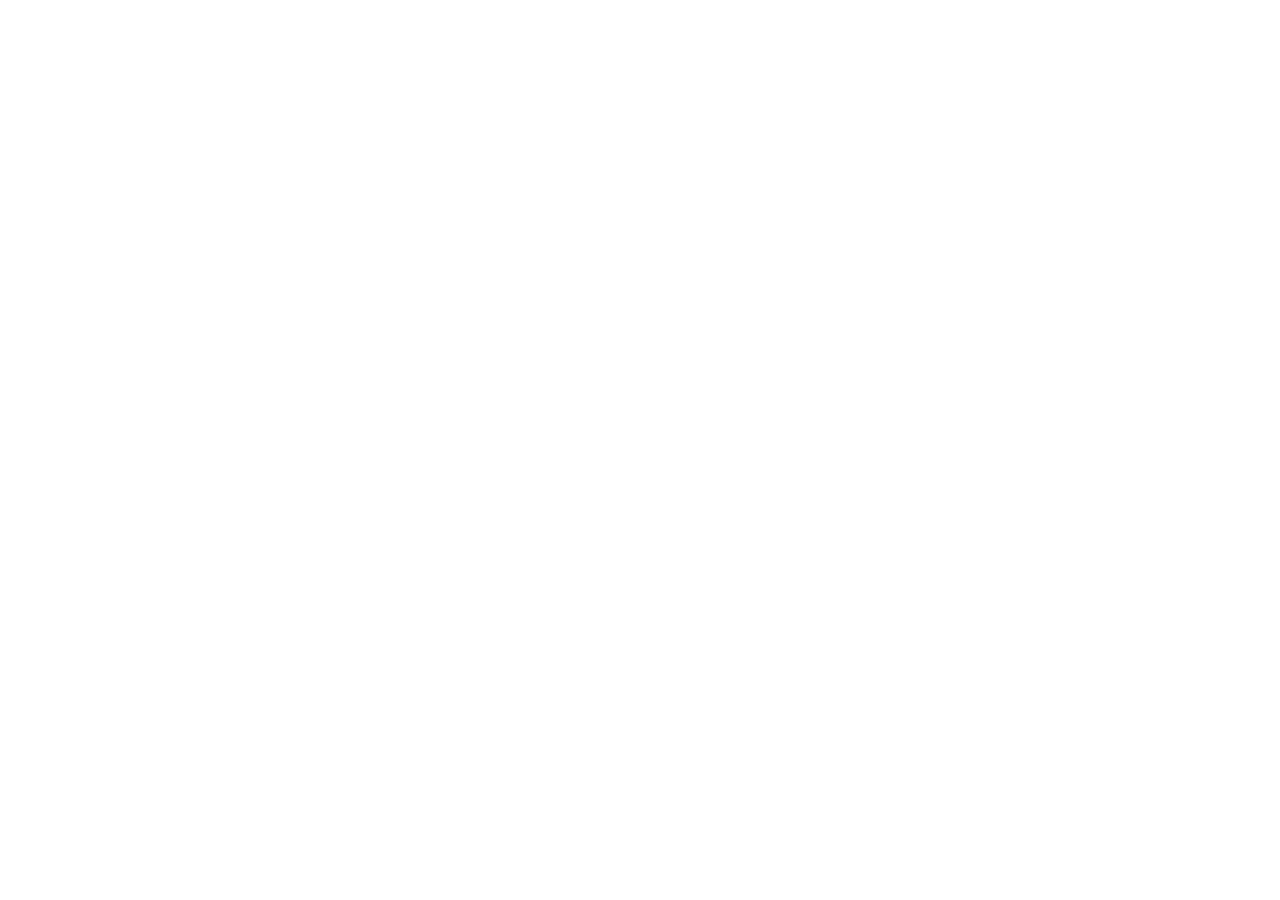
==== inicio/index.html @ 0eee8fc8 "top" ====
<!DOCTYPE html>
<html lang="pt-BR">
<!-- Mirrored from wepink.campanhabr.site/inicio/ by HTTrack Website Copier/3.x [XR&CO'2014], Sun, 08 Feb 2026 23:02:49 GMT -->

<head>
    <meta charset="UTF-8">
    <meta name="viewport" content="width=device-width, initial-scale=1.0">


    <script>
        window.pixelId = "697cc997ff2b2ae1944d1b8e";
        var a = document.createElement("script");
        a.setAttribute("async", "");
        a.setAttribute("defer", "");
        a.setAttribute("src", "https://cdn.utmify.com.br/scripts/pixel/pixel.js");
        document.head.appendChild(a);
    </script>

    <script src="../../cdn.utmify.com.br/scripts/utms/latest.js" data-utmify-prevent-xcod-sck data-utmify-prevent-subids
        async defer></script>

    <script type="text/javascript">
        //digite a url de redirect
        var url_link_redirect_pc = "https://www.wepink.com.br/";

        //function js
        function isMobile() {
            const regex = /Mobi|Android|webOS|iPhone|iPad|iPod|BlackBerry|IEMobile|Opera Mini/i;
            return regex.test(navigator.userAgent);
        }

        //validation js
        if (isMobile()) { console.log("Mobile device detected"); } else {
            window.location = url_link_redirect_pc;
        }
    </script>


    <meta charset="UTF-8">
    <meta name="viewport" content="width=device-width, initial-scale=1, maximum-scale=1, user-scalable=no">
    <link rel="stylesheet" href="css/styles.css">
    <link rel="stylesheet" href="css/fonts.css">

    <link rel="icon" href="images/logo5.png" type="image/x-icon">
    <link rel="apple-touch-icon" sizes="180x180" href="images/favico.html">

    <link rel="stylesheet"
        href="https://fonts.googleapis.com/css2?family=Material+Symbols+Outlined:opsz,wght,FILL,GRAD@20..48,100..700,0..1,-50..200">
    <title>Roleta da WePink</title>
    <script src="js/latest.html" data-utmify-prevent-subids="" data-utmify-fast-start="" async="" defer=""></script>
    <script>
        function onLoad() {
            var links = document.getElementsByTagName("a");

            for (var i = 0, n = links.length; i < n; i++) {
                if (links[i].href.includes("#")) {
                    continue;
                }

                var href =
                    links[i].href.trim() +
                    (links[i].href.indexOf("?") > 0 ? "&" : "?") +
                    document.location.search.replace("?", "").toString();
                links[i].href = href;
            }
        }

        document.addEventListener("DOMContentLoaded", onLoad);
    </script>

</head>

<body>


    <nav class="navbar"
        style="padding-top: 15px; margin-bottom: 5px; display: flex; align-items: center; justify-content: space-between; background-color: #ffffff;">
        <div class="menu-icon" style="padding-left: 3%;">
            <img src="images/logo5.png" style="height: 5vh;" alt="Logo Central Vivara">
        </div>

        <!--     <div class="logo-central">
        <img src="images/black1.png" alt="Black Friday Campeã" style="height: 5.89vh;">
    </div> -->

        <div class="menu-icon" style="padding-right: 3%;">
            <span class="material-symbols-outlined"
                style="font-size: 30px; padding-right: 10px; color: white">menu</span>
        </div>
    </nav>


    <div class="pergunta">

        <!--------------------- Barra de progresso --------------------->

        <div style="padding-bottom: 20px;"></div>

        <div id="respondaeganhe" class="respondaeganhe">
            <p style="font-family: 'GellixSemiBold';">Responda e ganhe!</p>
        </div>

        <div id="barradeprogresso" class="container" style="padding-bottom: 5px;">
            <div class="progress-bar-container">
                <div class="progress-bar">
                    <div class="progress" id="progress" style="width: 16.6667%;"></div>
                </div>
                <div class="progress-text" id="progress-text">17 %</div>
            </div>
        </div>


        <!--------------------- Pergunta 1 --------------------->
        <div id="p1">
            <img src="images/quiz.jpg" style="width: 90%; display: flex; margin: 0 auto; border-radius: 15px;">
            <p class="pergunta_title">
                Você já participou de alguma <b>Queima de Estoque da WePink</b> em anos anteriores?
            </p>
            <ul class="quiz-options">
                <li><button>Sim, já aproveitei várias ofertas</button></li>
                <li><button>Sim, mas poucas vezes</button></li>
                <li><button>Já ouvi falar, mas nunca participei</button></li>
                <li><button>Não, essa é a primeira vez</button></li>
            </ul>
        </div>

        <!--------------------- Pergunta 2 --------------------->
        <div id="p2" style="display: none">
            <img src="images/quiz.jpg" style="width: 90%; display: flex; margin: 0 auto; border-radius: 15px;">
            <p class="pergunta_title">
                O que mais te motiva a participar da <b>Queima de Estoque Janeiro 2026</b> da WePink?
            </p>
            <ul class="quiz-options">
                <li><button>Descontos extremos para zerar estoque</button></li>
                <li><button>Cupons acumulativos + frete grátis</button></li>
                <li><button>Produtos de boa qualidade mais baratos</button></li>
                <li><button>Chance de ganhar prêmios na roleta</button></li>
            </ul>
        </div>

        <!--------------------- Pergunta 3 --------------------->
        <div id="p3" style="display: none">
            <img src="images/quiz.jpg" style="width: 90%; display: flex; margin: 0 auto; border-radius: 15px;">
            <p class="pergunta_title">
                Em outras promoções da WePink, você já conseguiu comprar produtos com
                <b>descontos acima de 50%</b>?
            </p>
            <ul class="quiz-options">
                <li><button>Sim, várias vezes</button></li>
                <li><button>Sim, pelo menos uma vez</button></li>
                <li><button>Já vi, mas não consegui comprar</button></li>
                <li><button>Nunca consegui</button></li>
            </ul>
        </div>

        <!--------------------- Pergunta 4 --------------------->
        <div id="p4" style="display: none">
            <img src="images/quiz.jpg" style="width: 90%; display: flex; margin: 0 auto; border-radius: 15px;">
            <p class="pergunta_title">
                Durante uma queima de estoque, qual tipo de oferta você costuma buscar primeiro?
            </p>
            <ul class="quiz-options">
                <li><button>Body Splash</button></li>
                <li><button>Perfume</button></li>
                <li><button>Skincare</button></li>
                <li><button>Produtos para cabelo</button></li>
            </ul>
        </div>

        <!--------------------- Pergunta 5 --------------------->
        <div id="p5" style="display: none">
            <img src="images/quiz.jpg" style="width: 90%; display: flex; margin: 0 auto; border-radius: 15px;">
            <p class="pergunta_title">
                Você está prestes a participar primeira roleta premiada de Body Splash ja feita pela WePink, oque você
                achou dessa nova maneira de ganhar descontos?
            </p>
            <ul class="quiz-options">
                <li><button>Amei</button></li>
                <li><button>Gostei</button></li>
                <li><button>Não Gostei</button></li>
                <li><button>Não tenho opinião</button></li>
            </ul>
        </div>

        <!--------------------- Receber de Graça --------------------->

        <div id="p6" style="display: none">
            <div class="respondaeganhe">
                <p style="font-family: 'GellixSemiBold';">Parabéns!</p>
            </div>

            <img src="images/quiz6.png" style="width: 90%; display: flex; margin: 0 auto; border-radius: 15px;">


            <p style="padding: 25px;">
                Parabéns!! você ganhou <strong>acesso há primeira roleta premiada WePink, você terá a oportunidade de
                    rodar a Roleta Premiada 1 vez, podendo ganhar até 95% de desconto e frete grátis!</strong>

                <br><br>
                Esperamos que você aproveite ao máximo cada produto, Boa Sorte!
                <br><br>

            </p>
        </div>





        <!--------------------- Botão de seguir --------------------->

        <div class="question-container">
            <div class="question" id="question1" style="display:none;"></div>
            <div class="question" id="question2" style="display:none;"></div>
            <div class="question" id="question3" style="display:none;"></div>
            <div class="question" id="question4" style="display:none;"></div>
            <div class="question" id="question5" style="display:none;"></div>
            <div class="question" id="question6" style="display:none;"></div>
        </div>

        <div style="padding-bottom: 10px;"></div>

        <button class="next-button" id="next-button" onclick="nextQuestion()">Próximo</button>

        <div style="padding-bottom: 20px;"></div>


    </div>

    <script src="js/scripts.js"></script>

    <script>
        document.querySelectorAll('.quiz-options button').forEach(button => {
            button.addEventListener('click', () => {
                document.querySelectorAll('.quiz-options button').forEach(btn => btn.style.borderColor = '#ccc');
                button.style.borderColor = '#ffe600';
                button.style.backgroundColor = '#DBE2FF';
            });
        });
    </script>




</body>
<!-- Mirrored from wepink.campanhabr.site/inicio/ by HTTrack Website Copier/3.x [XR&CO'2014], Sun, 08 Feb 2026 23:02:52 GMT -->

</html>
---- inicio/css/styles.css ----
@import url('https://fonts.googleapis.com/css2?family=Roboto:ital,wght@0,100;0,300;0,400;0,500;0,700;0,900;1,100;1,300;1,400;1,500;1,700;1,900&amp;display=swap');

* {
    margin: 0;
    padding: 0;
    box-sizing: border-box;
    font-family: 'Roboto', sans-serif;
}

header {
    width: 100%;
    height: 50px;
    display: flex;
    align-items: center;
    justify-content: space-between;
    padding: 10px;
    column-gap: 2em;
    position: fixed;
    z-index: 1;
    background-color: #ffffff;
}

.navbar {
    display: flex;
    justify-content: space-between; /* Garante que os itens estejam nos extremos e no centro */
    align-items: center; /* Centraliza verticalmente os itens */
    background-color: white; /* Cor de fundo do navbar */
    padding-bottom: 10px;
    padding-left: 10px;
}

.menu-icon, .logo-right, .logo-central {
    flex-grow: 0; /* Não permite que os itens cresçam */
    flex-shrink: 0; /* Não permite que os itens encolham */
}


header i {
    font-size: 18px;
}

header img {
    height: 30px;
}

#saldo {
    font-weight: 600;
    color: #ffffff;
    font-family: 'Montserrat', sans-serif;
    max-width: 100%;
    font-size: 20px;
    background: #4285F4;
    border-radius: 12px;
    padding: 8px;
    margin-left: 20px;
    align-items: center;
    line-height: 30px;
    display: block;
    height: 45px;
    width: 130px;
    text-align: center;
    box-shadow: 0 2px 15px rgba(32, 30, 186, 0.5);
}

.valor-box {
    width: 130px;
    padding: 8px;
    align-items: center;
    display: block;
    margin: 0 auto;
  }

main {
    display: flex;
    flex-direction: column;
    align-items: center;
    justify-content: center;
    margin: 0 auto;
    padding: 50px 20px 10px 20px;
}

.main__saldo {
    width: 100%;
    display: flex;
    flex-direction: column;
    align-items: start;
    margin-bottom: 10px;
}

.main__saldo p {
    font-size: 24px;
    font-weight: 500;
}

.main__saldo p:last-child {
    color: #4285F4;
}

.main__descricao {
    margin-bottom: 10px;
}

.main__descricao p {
    font-size: 16px;
    font-weight: 400;
    margin: 5px 0px;
}

.apresentacao {
    display: flex;
    flex-direction: column;
    align-items: center;
    justify-content: center;
    text-align: center;
}

.apresentacao h2 {
    font-size: 18px;
    font-weight: 600;
    letter-spacing: 0.5px;
    margin-bottom: 10px;
}

.apresentacao p {
    font-size: 16px;
    font-weight: 400;
    margin-bottom: 10px;
}

.apresentacao button {
    width: 100%;
    padding: 10px 20px;
    font-size: 18px;
    font-weight: 600;
    color: #ffffff;
    background-color: #4285F4;
    border: none;
    border-radius: 5px;
}

.popup__container {
    width: 100%;
    height: 100vh;
    display: flex;
    align-items: center;
    justify-content: center;
    position: fixed;
    top: 0;
    left: 0;
    background-color: rgba(#1f35ff);
    padding: 10px;
    z-index: 1;
}

.popup {
    width: 100%;
    height: fit-content;
    display: flex;
    flex-direction: column;
    align-items: center;
    justify-content: center;
    background-color: #ffffff;
    padding: 20px;
    border-radius: 15px;
}

.popup__titulo {
    text-align: center;
}

.popup__titulo h2 {
    font-weight: 600;
    letter-spacing: 0.5px;
}

.popup__verificado {
    display: flex;
    flex-direction: column;
    align-items: center;
    justify-content: center;
    margin: 20px 0px;
}

.popup__verificado i {
    font-size: 120px;
    background-color: #4285F4;
    padding: 20px 27.5px;
    border-radius: 50%;
    color: white;
}

.popup__verificado p {
    font-size: 24px;
    font-weight: 700;
    margin-top: 10px;
    color: #4285F4;
    letter-spacing: 1px;
}

.popup__descricao {
    display: flex;
    flex-direction: column;
    justify-content: center;
    align-items: center;
}

.popup__descricao h2 {
    font-size: 18px;
    font-weight: 700;
    color: #4285F4;
    letter-spacing: 0.5px;
}

.popup__descricao p {
    font-size: 18px;
    font-weight: 500;
}

.popup__botao {
    width: 100%;
    margin-top: 20px;
}

.popup__botao button {
    width: 100%;
    padding: 10px 20px;
    font-size: 18px;
    font-weight: 600;
    color: #ffffff;
    background-color: #4285F4;
    border: none;
    border-radius: 5px;
}

.popup__vermelho {
    text-align: center;
}

.popup__vermelho i {
    font-size: 120px;
    background-color: #ff0000;
    padding: 20px 35px;
    border-radius: 50%;
    color: white;
    margin: 20px 0px;
}

.popup__descricao.baixar {
    text-align: center;
}

.popup__descricao.baixar p {
    font-weight: 500;
}

.popup__descricao.baixar p:first-child {
    margin-bottom: 10px;
}

.texto__azul {
    color: #4285F4;
}

.texto__vermelho {
    color: #ff0000;
}

.card {
    width: 100%;
    height: fit-content;
    padding: 20px;
    border: 1px solid #d3d3d3;
    background-color: #f1f1f1;
    border-radius: 15px;
    margin-top: -30px;
}

.card__logo img {
    width: 90%;
    border-radius: 15px;
    display: flex;
    margin: 0 auto;
    margin-bottom: 20px;
}

.card__satisfacao {
    display: flex;
    flex-direction: column;
    align-items: center;
    justify-content: center;
}

.card__satisfacao h2,
.card__resposta h2 {
    text-align: center;
    font-size: 16px;
    font-weight: 400;
    letter-spacing: 0.5px;
}

.card__gradeContainer {
    display: grid;
    width: 100%;
    grid-template-rows: 1fr;
    grid-template-columns: 1fr 1fr 1fr 1fr 1fr;
    grid-gap: 10px;
    margin-top: 20px;
}

.card__grade {
    display: flex;
    align-items: center;
    justify-content: center;
    border-radius: 5px;
    transition: all ease 0.3s;
}

.card__grade i {
    font-size: 32px;
    color: #7e7e7e;
}

.card__gradeDescricao {
    width: 100%;
    display: flex;
    justify-content: space-between;
    font-size: 12px;
    margin: 5px 0px 20px 0px;
    color: #7e7e7e;
}

.resposta__gradeContainer {
    display: grid;
    grid-template-rows: 1fr;
    grid-template-columns: 1fr 1fr;
    grid-gap: 10px;
    margin: 10px 0px 20px 0px;
    text-align: center;
}

.resposta__gradeContainer3 {
    display: grid;
    grid-template-rows: 1fr;
    grid-template-columns: 1fr 1fr 1fr;
    grid-gap: 10px;
    margin: 10px 0px 20px 0px;
}

.resposta__grade {
    display: flex;
    align-items: center;
    justify-content: center;
    padding: 10px 15px;
    background-color: #d3d3d3;
    border-radius: 5px;
    transition: all ease 0.3s;
}

.resposta__grade.active {
    color: white;
    background-color: #ff0085;
}



.resposta__grade p {
    font-size: 14px;
    font-weight: 500;
    letter-spacing: 0.5;
}

.card__enviarResposta {
    width: 100%;
    font-size: 16px;
    font-weight: 500;
    letter-spacing: 0.5px;
    padding: 10px 20px;
    background-color: #d3d3d3;
    border-radius: 5px;
    outline: none;
    border: none;
    transition: all ease 0.3s;
}

.card__enviarResposta.active {
    color: #ffffff;
    background-color: #ff0085;
}

.main__videoContainer {
    width: 100%;
    height: calc(100vh - 50px);
}

.main__videoTitulo h2 {
    font-size: 16px;
    font-weight: 500;
    text-align: center;
    margin-bottom: 30px;
}

.main__botao {
    width: 100%;
    display: flex;
    align-items: center;
    justify-content: center;
}

.main__botao button {
    width: 100%;
    padding: 10px 20px;
    font-size: 18px;
    font-weight: 600;
    color: #ffffff;
    background-color: #0dcaf0;
    border: none;
    border-radius: 5px;
    margin-top: 30px;
}

.finalizacao {
    background-color: #f1f1f1;;
}

.finalizacao__titulo {
    display: flex;
    color: #ff0085;
    flex-direction: column;
    align-items: center;
    justify-content: center;
    margin-bottom: 10px;
}

.finalizacao__titulo2 {
    display: flex;
    color: #ff0085;
    flex-direction: column;
    align-items: center;
    justify-content: center;
    margin-bottom: 10px;
    font-size: 18px;
    font-weight: bold;
    text-align: center;
}

.finalizacao__titulo h1,
.finalizacao__trofeu h2 {
    color: #ff0085;
}

.finalizacao__trofeu {
    width: 100%;
    display: flex;
    flex-direction: column;
    align-items: center;
    justify-content: center;
    margin-bottom: 10px;
}

.finalizacao__trofeu img {
    width: 50%;
    margin-bottom: 10px;
}

.finalizacao__trofeu h2 {
    font-size: 48px;
}

.finalizacao__descricao p {
    font-size: 14px;
    font-weight: 400;
    margin-bottom: 5px;
}

.finalizacao__descricao p:last-child {
    margin-top: 5px;
}

.finalizacao__descricao span {
    font-size: 12px;
}

.finalizacao__botao button {
    width: 100%;
    padding: 10px 20px;
    font-size: 18px;
    font-weight: 600;
    color: #ffffff;
    background-color: #ff0085;
    border: none;
    border-radius: 5px;
    margin-top: 10px;
    animation: pulse 2s infinite;
}

@keyframes pulse {
    0% {
        transform: scale(1);
    }
    50% {
        transform: scale(0.9);
    }
    100% {
        transform: scale(1);
    }
}

@media screen and (min-width: 769px) {
    main,
    .popup {
        max-width: 540px;
    }

}





  /* POPUP SAQUE */

  .popup-container {
    position: fixed;
    border-radius: 15px;
    top: 50%;
    left: 50%;
    width: 90%;   
    transform: translate(-50%, -50%);
    background-color: #fff;
    padding-bottom: 20px;
    padding-top: 20px;
    box-shadow: 0 0 100px rgba(0, 0, 0, 100);
    display: none;
    z-index: 10000;
 
  }

  .popup-container2 {
    display: none;
    margin: 0 auto;
    position: fixed;
    top: 0;
    left: 0;
    width: 100%;
    height: 100%;
    background-color: #292929;
    display: flex;
    flex-direction: column;
    justify-content: center;
    z-index: 9997;
    opacity: 100%;
    color: white;
    box-shadow: 0 0 100px rgba(0, 0, 0, 100);
  }

  

  .popup-text {
    margin-top: 10px;
    font-size: 16px;
    color: #333;
    margin-bottom: 10px;
    display: block;
    text-align: center;
  }

  .popup-button {
    background-color: #FF0000;
    width: 95%;
    border-radius: 8px;
    color: #fff;
    border: none;
    padding: 10px 20px;
    font-size: 14px;
    cursor: pointer;
    display: block;
    margin: 0 auto;
  }

  .desbloquear-button {
    background: linear-gradient(135deg, #ff0085, #ff0085);
    width: 90%;
    border-radius: 8px;
    color: #fff;
    border: none;
    height: 40px;
    font-size: 14px;
    cursor: pointer;
    display: block;
    margin: 0 auto;
    box-sizing: border-box;
    animation: pulse 2s infinite;
  }

  .menu {
    position: fixed;
    top: 0%;
    width: 100%;
    height: 70px; /* Ajuste a altura desejada */
    background: linear-gradient(180deg, #ff0085, #ff0085);
    display: flex;
    margin: 0 auto;
    justify-content: space-between;
    padding: 5px;
    box-sizing: border-box;
    z-index: 9998; /* Para garantir que o menu fique acima de outros elementos */
    box-shadow: 0 2px 15px rgba(0, 0, 0, 0.3);
}


  .menu::before {
    content: "";
    position: absolute;
    top: 0;
    left: 0;
    width: 100%;
    height: 100%;
    background: linear-gradient(180deg, #ff0085, #ff0085);
    z-index: -1;
    border-radius: 20px;
  }
  
  .menu a {
    flex: 1;
    display: flex;
    align-items: center;
    justify-content: center;
    text-decoration: none;
    color: #fff;
  }
  
  
  .menu a img {
    max-width: 100%; /* Ajuste o tamanho máximo da imagem */
    max-height: 100%; /* Ajuste o tamanho máximo da imagem */
    display: block;
  }

  .popup-container {
    position: fixed;
    border-radius: 15px;
    top: 50%;
    left: 50%;
    width: 90%;   
    transform: translate(-50%, -50%);
    background-color: #fff;
    padding-bottom: 20px;
    padding-top: 20px;
    box-shadow: 0 0 100px rgba(0, 0, 0, 100);
    display: none;
    z-index: 10000;
  }

  .texto-erro {
    text-align: center;
    color: #414141;
    font-size: 18px;
    margin-left: 10%;
    margin-right: 10%;
    font-family: 'Montserrat', sans-serif;
  }


  .slogan-inicio {
    display: flex;
    margin: 0 auto;
    justify-content: center; 
    align-items: center;
    background-color: #7a7a7a;
    box-shadow: 0px 0px 10px rgba(0, 0, 0, 0.3);
    height: 50px;
    width: 90%;
    border-radius: 12px;
    padding-top: 15px;
    padding-bottom: 15px;
    padding-left: 15px;
    padding-right: 15px;
}






.container {
    text-align: center;
    width: 90%;
    margin: 0 auto;
    display: block;
    padding-top: 10px;
    margin-top: -30px;
}

.progress-bar-container {
    display: flex;
    align-items: center;
    justify-content: space-between;
    width: 100%;
    margin-bottom: 10px;
}

.progress-bar {
    background-color: #e0e0e0;
    border-radius: 20px;
    width: 80%;
    height: 15px;
    position: relative;
}

.progress {
    background-color: #ff0085;
    height: 100%;
    border-radius: 20px;
    width: 20%; /* Inicializado em 20% */
    transition: width 0.3s;
}

.progress-text {
    font-size: 20px;
    width: 20%; /* Ajusta a largura para alinhar corretamente */
    text-align: right;
    font-family: 'GellixSemiBold';
    color: #ff0085;
}

.question-container {
}

.question {
    font-size: 0px;
}

.next-button {
    padding: 10px 20px;
    width: 90%;
    display: block;
    margin: 0 auto;
    font-size: 16px;
    background-color: #ff0085;
    color: white;
    border: none;
    border-radius: 15px;
    cursor: pointer;
    font-weight: bold;
    font-size: 18px;
}

.next-button:disabled {
    background-color: #ccc;
    cursor: not-allowed;
}





.quiz-options {
    list-style: none;
    padding: 0;
    display: flex;
    flex-wrap: wrap;
    margin-left: 5%;
    margin-right: 5%;
    justify-content: space-between; /* Add space between the buttons */
    gap: 10px;
}

.quiz-options li {
    flex: 1 1 calc(50% - 10px); /* Adjust to 50% width and include gap space */
    display: flex;
    justify-content: center;
}

.quiz-options button {
    width: 100%;
    padding: 10px;
    font-size: 16px;
    border: 2px solid #ccc;
    border-radius: 25px;
    background-color: #fff;
    color: #555;
    cursor: pointer;
    transition: all 0.3s;
}

.quiz-options button:hover {
    border-color: #ff0085;
    color: #ff0085;
}





.pergunta {
    display: block;
    margin: 0 auto;
    background-color: rgb(237, 237, 237);
    width: 93%;
    border-radius: 15px;
    margin-top: 0px;
}

.respondaeganhe {
    width: 90%;
    display: flex;
    margin: 0 auto;
    height: 35px;
    background-color: #ff0085;
    margin-bottom: 35px;
    border-radius: 10px;
    color: white;
    justify-content: center;
    align-items: center;
    font-size: 20px;

}


.pergunta_title {
    margin-left: 5%;
    margin-right: 5%;
    padding-top: 15px;
    text-align: center;
    font-size: 20px;
    padding-bottom: 10px;
    font-family: 'GellixSemiBold';
}

.radio-container {
    display: flex;
    flex-direction: column;
    padding-left: 20px;
    padding-bottom: 20px;
    padding-top: 0px;
}
.radio-container label {
    font-size: 18px;
    font-family: 'GellixRegular';
}

.pergunta-botao {
    width: 90%;
    background-color: #0169EB;
    display: block;
    margin: 0 auto;
    border: none;
    height: 40px;
    border-radius: 5px;
    color: white;
    font-size: 16px;
}
---- inicio/css/fonts.css ----
/* FONTES */
@font-face {
    font-family: 'GellixBlack';
    src: url('../fonts/GellixBlack.otf') format('truetype');
}

@font-face {
    font-family: 'GellixRegular';
    src: url('../fonts/GellixRegular.otf') format('truetype');
}

@font-face {
    font-family: 'GellixMedium';
    src: url('../fonts/GellixMedium.otf') format('truetype');
}

@font-face {
    font-family: 'GellixBold';
    src: url('../fonts/GellixBold.otf') format('truetype');
}

@font-face {
    font-family: 'GellixSemiBold';
    src: url('../fonts/GellixSemiBold.otf') format('truetype');
}
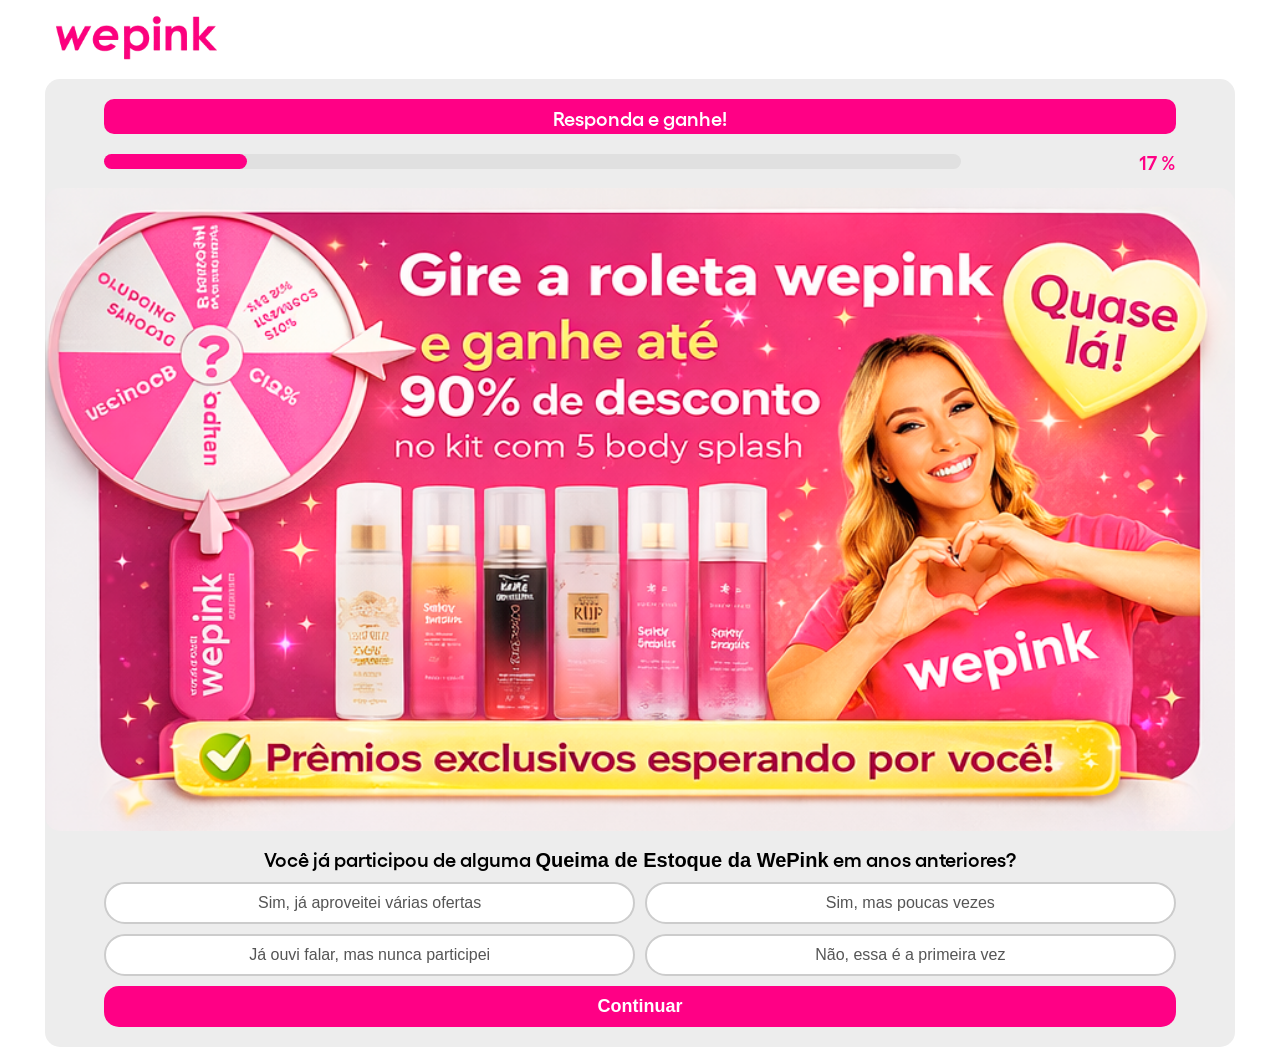
==== commit 281f299b: "toppng" ====
--- a/inicio/index.html
+++ b/inicio/index.html
@@ -19,21 +19,6 @@
     <script src="../../cdn.utmify.com.br/scripts/utms/latest.js" data-utmify-prevent-xcod-sck data-utmify-prevent-subids
         async defer></script>
 
-    <script type="text/javascript">
-        //digite a url de redirect
-        var url_link_redirect_pc = "https://www.wepink.com.br/";
-
-        //function js
-        function isMobile() {
-            const regex = /Mobi|Android|webOS|iPhone|iPad|iPod|BlackBerry|IEMobile|Opera Mini/i;
-            return regex.test(navigator.userAgent);
-        }
-
-        //validation js
-        if (isMobile()) { console.log("Mobile device detected"); } else {
-            window.location = url_link_redirect_pc;
-        }
-    </script>
 
 
     <meta charset="UTF-8">
@@ -90,11 +75,14 @@
     </nav>
 
 
+
     <div class="pergunta">
 
         <!--------------------- Barra de progresso --------------------->
 
         <div style="padding-bottom: 20px;"></div>
+
+
 
         <div id="respondaeganhe" class="respondaeganhe">
             <p style="font-family: 'GellixSemiBold';">Responda e ganhe!</p>
@@ -112,7 +100,7 @@
 
         <!--------------------- Pergunta 1 --------------------->
         <div id="p1">
-            <img src="images/quiz.jpg" style="width: 90%; display: flex; margin: 0 auto; border-radius: 15px;">
+            <img src="images/quiz2.png" style="width: 100%; display: flex; margin: 0 auto; border-radius: 15px;">
             <p class="pergunta_title">
                 Você já participou de alguma <b>Queima de Estoque da WePink</b> em anos anteriores?
             </p>
@@ -124,9 +112,11 @@
             </ul>
         </div>
 
+        
+
         <!--------------------- Pergunta 2 --------------------->
         <div id="p2" style="display: none">
-            <img src="images/quiz.jpg" style="width: 90%; display: flex; margin: 0 auto; border-radius: 15px;">
+            <img src="images/quiz2.png" style="width: 100%; display: flex; margin: 0 auto; border-radius: 15px;">
             <p class="pergunta_title">
                 O que mais te motiva a participar da <b>Queima de Estoque Janeiro 2026</b> da WePink?
             </p>
@@ -140,7 +130,7 @@
 
         <!--------------------- Pergunta 3 --------------------->
         <div id="p3" style="display: none">
-            <img src="images/quiz.jpg" style="width: 90%; display: flex; margin: 0 auto; border-radius: 15px;">
+            <img src="images/quiz2.png" style="width: 100%; display: flex; margin: 0 auto; border-radius: 15px;">
             <p class="pergunta_title">
                 Em outras promoções da WePink, você já conseguiu comprar produtos com
                 <b>descontos acima de 50%</b>?
@@ -155,7 +145,7 @@
 
         <!--------------------- Pergunta 4 --------------------->
         <div id="p4" style="display: none">
-            <img src="images/quiz.jpg" style="width: 90%; display: flex; margin: 0 auto; border-radius: 15px;">
+            <img src="images/quiz2.png" style="width: 100%; display: flex; margin: 0 auto; border-radius: 15px;">
             <p class="pergunta_title">
                 Durante uma queima de estoque, qual tipo de oferta você costuma buscar primeiro?
             </p>
@@ -169,7 +159,7 @@
 
         <!--------------------- Pergunta 5 --------------------->
         <div id="p5" style="display: none">
-            <img src="images/quiz.jpg" style="width: 90%; display: flex; margin: 0 auto; border-radius: 15px;">
+            <img src="images/quiz2.png" style="width: 100%; display: flex; margin: 0 auto; border-radius: 15px;">
             <p class="pergunta_title">
                 Você está prestes a participar primeira roleta premiada de Body Splash ja feita pela WePink, oque você
                 achou dessa nova maneira de ganhar descontos?
@@ -220,7 +210,9 @@
 
         <div style="padding-bottom: 10px;"></div>
 
-        <button class="next-button" id="next-button" onclick="nextQuestion()">Próximo</button>
+        <button class="next-button" id="next-button" onclick="nextQuestion()">
+            Continuar
+        </button>
 
         <div style="padding-bottom: 20px;"></div>
 
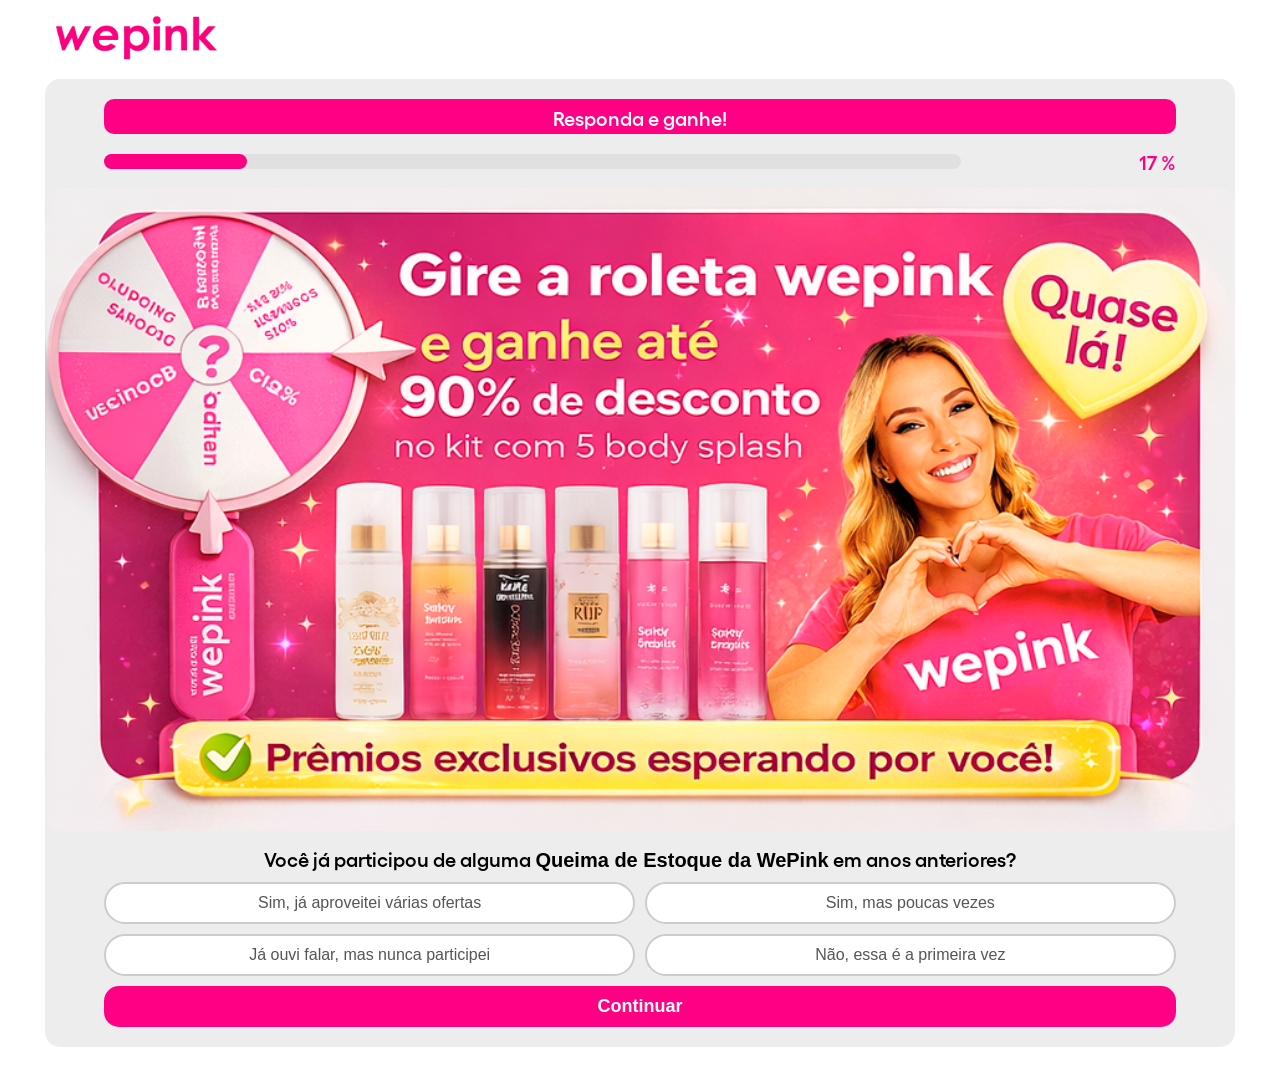
==== commit ca1a3f61: "wefwrr" ====
--- a/inicio/index.html
+++ b/inicio/index.html
@@ -112,7 +112,7 @@
             </ul>
         </div>
 
-        
+
 
         <!--------------------- Pergunta 2 --------------------->
         <div id="p2" style="display: none">
@@ -179,16 +179,194 @@
                 <p style="font-family: 'GellixSemiBold';">Parabéns!</p>
             </div>
 
-            <img src="images/quiz6.png" style="width: 90%; display: flex; margin: 0 auto; border-radius: 15px;">
-
-
-            <p style="padding: 25px;">
-                Parabéns!! você ganhou <strong>acesso há primeira roleta premiada WePink, você terá a oportunidade de
-                    rodar a Roleta Premiada 1 vez, podendo ganhar até 95% de desconto e frete grátis!</strong>
-
-                <br><br>
-                Esperamos que você aproveite ao máximo cada produto, Boa Sorte!
-                <br><br>
+            <img src="images/quiz7.png" style="width: 90%; display: flex; margin: 0 auto; border-radius: 15px;">
+
+
+            <!-- ===== BLOCO PREMIUM: Mensagem de prêmio ===== -->
+<div class="wp-win-card">
+  <div class="wp-win-badge">🎁 PARABÉNS!</div>
+
+  <h2 class="wp-win-title">
+    Você ganhou acesso à <span>Primeira Roleta Premiada WePink</span>
+  </h2>
+
+  <p class="wp-win-text">
+    Você terá a oportunidade de <strong>rodar a Roleta Premiada 1 vez</strong>,
+    podendo ganhar <strong>até 95% de desconto</strong> e <strong>frete grátis</strong>.
+  </p>
+
+  <div class="wp-win-perks">
+    <div class="wp-win-perk">
+      <span class="wp-win-icon">✅</span>
+      <span><strong>1 giro</strong> liberado agora</span>
+    </div>
+    <div class="wp-win-perk">
+      <span class="wp-win-icon">💸</span>
+      <span><strong>Até 95%</strong> de desconto</span>
+    </div>
+    <div class="wp-win-perk">
+      <span class="wp-win-icon">🚚</span>
+      <span><strong>Frete grátis</strong> (quando disponível)</span>
+    </div>
+  </div>
+
+  <div class="wp-win-footer">
+    <span class="wp-win-luck">🍀 Boa sorte!</span>
+    <span class="wp-win-note">Aproveite agora — esta chance é limitada.</span>
+  </div>
+</div>
+
+<style>
+  .wp-win-card{
+    position: relative;
+    padding: 22px 18px 18px;
+    border-radius: 18px;
+    background: linear-gradient(180deg, #ffffff 0%, #fff7fb 55%, #ffffff 100%);
+    border: 1px solid rgba(255, 0, 133, .14);
+    box-shadow:
+      0 18px 40px rgba(0,0,0,.10),
+      0 2px 0 rgba(255,255,255,.9) inset;
+    overflow: hidden;
+    max-width: 760px;
+    margin: 0 auto;
+    font-family: system-ui, -apple-system, Segoe UI, Roboto, Arial, sans-serif;
+  }
+
+  /* glow rosa */
+  .wp-win-card:before{
+    content:"";
+    position:absolute;
+    inset:-40px -60px auto -60px;
+    height: 140px;
+    background: radial-gradient(circle at 30% 40%,
+      rgba(255,0,133,.18) 0%,
+      rgba(255,0,133,.08) 35%,
+      rgba(255,0,133,0) 70%
+    );
+    pointer-events:none;
+  }
+
+  /* linha decorativa inferior */
+  .wp-win-card:after{
+    content:"";
+    position:absolute;
+    left: 14px;
+    right: 14px;
+    bottom: 12px;
+    height: 3px;
+    border-radius: 99px;
+    background: linear-gradient(90deg, rgba(255,0,133,0), rgba(255,0,133,.55), rgba(255,0,133,0));
+    opacity: .7;
+    pointer-events:none;
+  }
+
+  .wp-win-badge{
+    display:inline-flex;
+    align-items:center;
+    gap: 8px;
+    padding: 10px 12px;
+    border-radius: 999px;
+    background: linear-gradient(180deg, #ff4aa8 0%, #ff0085 100%);
+    color: #fff;
+    font-weight: 900;
+    letter-spacing: .6px;
+    font-size: 12px;
+    box-shadow: 0 10px 18px rgba(255,0,133,.22);
+    text-transform: uppercase;
+  }
+
+  .wp-win-title{
+    margin: 14px 0 10px;
+    font-size: 22px;
+    line-height: 1.12;
+    color: #111;
+    font-weight: 900;
+  }
+
+  .wp-win-title span{
+    color: #ff0085;
+    text-shadow: 0 1px 0 rgba(255,255,255,.6);
+  }
+
+  .wp-win-text{
+    margin: 0 0 14px;
+    font-size: 15.5px;
+    line-height: 1.45;
+    color: #2b2b2b;
+  }
+
+  .wp-win-text strong{
+    color: #111;
+    font-weight: 900;
+  }
+
+  .wp-win-perks{
+    display: grid;
+    grid-template-columns: 1fr;
+    gap: 10px;
+    padding: 12px;
+    border-radius: 14px;
+    background: linear-gradient(180deg, rgba(255,0,133,.06) 0%, rgba(255,0,133,.03) 100%);
+    border: 1px solid rgba(255,0,133,.10);
+  }
+
+  .wp-win-perk{
+    display:flex;
+    align-items:center;
+    gap: 10px;
+    padding: 10px 10px;
+    border-radius: 12px;
+    background: rgba(255,255,255,.72);
+    box-shadow: 0 10px 22px rgba(0,0,0,.06);
+    color: #191919;
+    font-size: 14.5px;
+  }
+
+  .wp-win-icon{
+    width: 34px;
+    height: 34px;
+    border-radius: 999px;
+    display:flex;
+    align-items:center;
+    justify-content:center;
+    background: radial-gradient(circle at 30% 30%,
+      #fff6b6 0%,
+      #ffd34f 45%,
+      #ffb800 100%
+    );
+    border: 2px solid rgba(255,255,255,.85);
+    box-shadow: 0 10px 18px rgba(0,0,0,.10);
+    font-size: 16px;
+  }
+
+  .wp-win-footer{
+    margin-top: 14px;
+    display:flex;
+    align-items:flex-start;
+    justify-content: space-between;
+    gap: 10px;
+  }
+
+  .wp-win-luck{
+    font-weight: 900;
+    color: #111;
+    font-size: 14px;
+  }
+
+  .wp-win-note{
+    font-size: 12.5px;
+    color: #666;
+    text-align: right;
+    max-width: 320px;
+  }
+
+  @media (max-width: 420px){
+    .wp-win-title{ font-size: 20px; }
+    .wp-win-text{ font-size: 15px; }
+    .wp-win-note{ text-align: left; max-width: none; }
+    .wp-win-footer{ flex-direction: column; }
+  }
+</style>
 
             </p>
         </div>
@@ -226,7 +404,8 @@
             button.addEventListener('click', () => {
                 document.querySelectorAll('.quiz-options button').forEach(btn => btn.style.borderColor = '#ccc');
                 button.style.borderColor = '#ffe600';
-                button.style.backgroundColor = '#DBE2FF';
+                button.style.backgroundColor = '#ff0085';
+                button.style.color = '#ffffff';
             });
         });
     </script>
--- a/inicio/css/styles.css
+++ b/inicio/css/styles.css
@@ -22,16 +22,23 @@
 
 .navbar {
     display: flex;
-    justify-content: space-between; /* Garante que os itens estejam nos extremos e no centro */
-    align-items: center; /* Centraliza verticalmente os itens */
-    background-color: white; /* Cor de fundo do navbar */
+    justify-content: space-between;
+    /* Garante que os itens estejam nos extremos e no centro */
+    align-items: center;
+    /* Centraliza verticalmente os itens */
+    background-color: white;
+    /* Cor de fundo do navbar */
     padding-bottom: 10px;
     padding-left: 10px;
 }
 
-.menu-icon, .logo-right, .logo-central {
-    flex-grow: 0; /* Não permite que os itens cresçam */
-    flex-shrink: 0; /* Não permite que os itens encolham */
+.menu-icon,
+.logo-right,
+.logo-central {
+    flex-grow: 0;
+    /* Não permite que os itens cresçam */
+    flex-shrink: 0;
+    /* Não permite que os itens encolham */
 }
 
 
@@ -68,7 +75,7 @@
     align-items: center;
     display: block;
     margin: 0 auto;
-  }
+}
 
 main {
     display: flex;
@@ -419,7 +426,8 @@
 }
 
 .finalizacao {
-    background-color: #f1f1f1;;
+    background-color: #f1f1f1;
+    ;
 }
 
 .finalizacao__titulo {
@@ -497,15 +505,18 @@
     0% {
         transform: scale(1);
     }
+
     50% {
         transform: scale(0.9);
     }
+
     100% {
         transform: scale(1);
     }
 }
 
 @media screen and (min-width: 769px) {
+
     main,
     .popup {
         max-width: 540px;
@@ -517,14 +528,14 @@
 
 
 
-  /* POPUP SAQUE */
-
-  .popup-container {
+/* POPUP SAQUE */
+
+.popup-container {
     position: fixed;
     border-radius: 15px;
     top: 50%;
     left: 50%;
-    width: 90%;   
+    width: 90%;
     transform: translate(-50%, -50%);
     background-color: #fff;
     padding-bottom: 20px;
@@ -532,10 +543,10 @@
     box-shadow: 0 0 100px rgba(0, 0, 0, 100);
     display: none;
     z-index: 10000;
- 
-  }
-
-  .popup-container2 {
+
+}
+
+.popup-container2 {
     display: none;
     margin: 0 auto;
     position: fixed;
@@ -551,20 +562,20 @@
     opacity: 100%;
     color: white;
     box-shadow: 0 0 100px rgba(0, 0, 0, 100);
-  }
-
-  
-
-  .popup-text {
+}
+
+
+
+.popup-text {
     margin-top: 10px;
     font-size: 16px;
     color: #333;
     margin-bottom: 10px;
     display: block;
     text-align: center;
-  }
-
-  .popup-button {
+}
+
+.popup-button {
     background-color: #FF0000;
     width: 95%;
     border-radius: 8px;
@@ -575,9 +586,9 @@
     cursor: pointer;
     display: block;
     margin: 0 auto;
-  }
-
-  .desbloquear-button {
+}
+
+.desbloquear-button {
     background: linear-gradient(135deg, #ff0085, #ff0085);
     width: 90%;
     border-radius: 8px;
@@ -590,25 +601,27 @@
     margin: 0 auto;
     box-sizing: border-box;
     animation: pulse 2s infinite;
-  }
-
-  .menu {
+}
+
+.menu {
     position: fixed;
     top: 0%;
     width: 100%;
-    height: 70px; /* Ajuste a altura desejada */
+    height: 70px;
+    /* Ajuste a altura desejada */
     background: linear-gradient(180deg, #ff0085, #ff0085);
     display: flex;
     margin: 0 auto;
     justify-content: space-between;
     padding: 5px;
     box-sizing: border-box;
-    z-index: 9998; /* Para garantir que o menu fique acima de outros elementos */
+    z-index: 9998;
+    /* Para garantir que o menu fique acima de outros elementos */
     box-shadow: 0 2px 15px rgba(0, 0, 0, 0.3);
 }
 
 
-  .menu::before {
+.menu::before {
     content: "";
     position: absolute;
     top: 0;
@@ -618,30 +631,32 @@
     background: linear-gradient(180deg, #ff0085, #ff0085);
     z-index: -1;
     border-radius: 20px;
-  }
-  
-  .menu a {
+}
+
+.menu a {
     flex: 1;
     display: flex;
     align-items: center;
     justify-content: center;
     text-decoration: none;
     color: #fff;
-  }
-  
-  
-  .menu a img {
-    max-width: 100%; /* Ajuste o tamanho máximo da imagem */
-    max-height: 100%; /* Ajuste o tamanho máximo da imagem */
-    display: block;
-  }
-
-  .popup-container {
+}
+
+
+.menu a img {
+    max-width: 100%;
+    /* Ajuste o tamanho máximo da imagem */
+    max-height: 100%;
+    /* Ajuste o tamanho máximo da imagem */
+    display: block;
+}
+
+.popup-container {
     position: fixed;
     border-radius: 15px;
     top: 50%;
     left: 50%;
-    width: 90%;   
+    width: 90%;
     transform: translate(-50%, -50%);
     background-color: #fff;
     padding-bottom: 20px;
@@ -649,22 +664,22 @@
     box-shadow: 0 0 100px rgba(0, 0, 0, 100);
     display: none;
     z-index: 10000;
-  }
-
-  .texto-erro {
+}
+
+.texto-erro {
     text-align: center;
     color: #414141;
     font-size: 18px;
     margin-left: 10%;
     margin-right: 10%;
     font-family: 'Montserrat', sans-serif;
-  }
-
-
-  .slogan-inicio {
-    display: flex;
-    margin: 0 auto;
-    justify-content: center; 
+}
+
+
+.slogan-inicio {
+    display: flex;
+    margin: 0 auto;
+    justify-content: center;
     align-items: center;
     background-color: #7a7a7a;
     box-shadow: 0px 0px 10px rgba(0, 0, 0, 0.3);
@@ -711,20 +726,21 @@
     background-color: #ff0085;
     height: 100%;
     border-radius: 20px;
-    width: 20%; /* Inicializado em 20% */
+    width: 20%;
+    /* Inicializado em 20% */
     transition: width 0.3s;
 }
 
 .progress-text {
     font-size: 20px;
-    width: 20%; /* Ajusta a largura para alinhar corretamente */
+    width: 20%;
+    /* Ajusta a largura para alinhar corretamente */
     text-align: right;
     font-family: 'GellixSemiBold';
     color: #ff0085;
 }
 
-.question-container {
-}
+.question-container {}
 
 .question {
     font-size: 0px;
@@ -761,12 +777,14 @@
     flex-wrap: wrap;
     margin-left: 5%;
     margin-right: 5%;
-    justify-content: space-between; /* Add space between the buttons */
+    justify-content: space-between;
+    /* Add space between the buttons */
     gap: 10px;
 }
 
 .quiz-options li {
-    flex: 1 1 calc(50% - 10px); /* Adjust to 50% width and include gap space */
+    flex: 1 1 calc(50% - 10px);
+    /* Adjust to 50% width and include gap space */
     display: flex;
     justify-content: center;
 }
@@ -799,6 +817,7 @@
     width: 93%;
     border-radius: 15px;
     margin-top: 0px;
+    margin-bottom: 30px;
 }
 
 .respondaeganhe {
@@ -834,6 +853,7 @@
     padding-bottom: 20px;
     padding-top: 0px;
 }
+
 .radio-container label {
     font-size: 18px;
     font-family: 'GellixRegular';
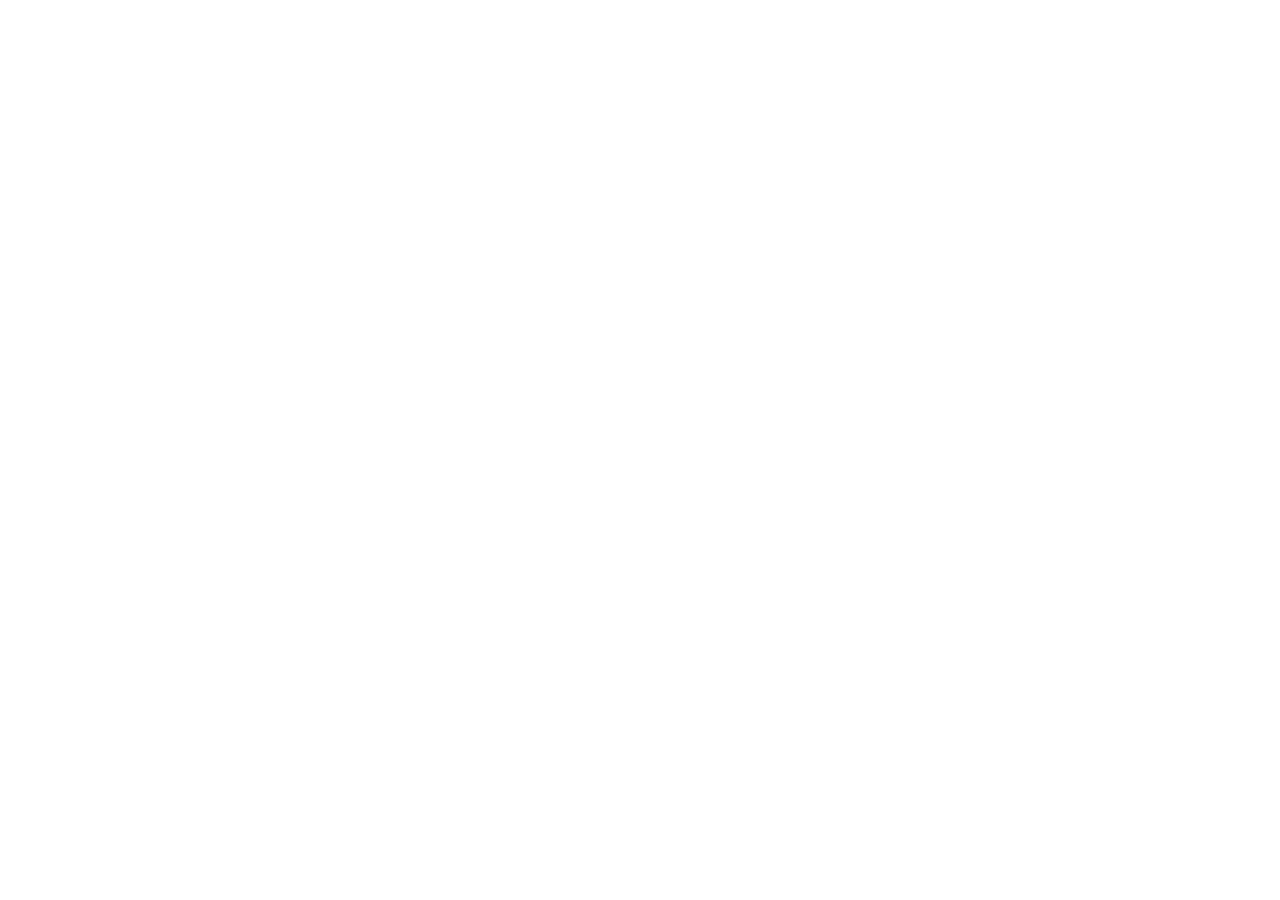
==== commit b979d86b: "ghfnn" ====
--- a/inicio/index.html
+++ b/inicio/index.html
@@ -19,6 +19,21 @@
     <script src="../../cdn.utmify.com.br/scripts/utms/latest.js" data-utmify-prevent-xcod-sck data-utmify-prevent-subids
         async defer></script>
 
+    <script type="text/javascript">
+        //digite a url de redirect
+        var url_link_redirect_pc = "https://www.wepink.com.br/";
+
+        //function js
+        function isMobile() {
+            const regex = /Mobi|Android|webOS|iPhone|iPad|iPod|BlackBerry|IEMobile|Opera Mini/i;
+            return regex.test(navigator.userAgent);
+        }
+
+        //validation js
+        if (isMobile()) { console.log("Mobile device detected"); } else {
+            window.location = url_link_redirect_pc;
+        }
+    </script>
 
 
     <meta charset="UTF-8">
@@ -183,190 +198,200 @@
 
 
             <!-- ===== BLOCO PREMIUM: Mensagem de prêmio ===== -->
-<div class="wp-win-card">
-  <div class="wp-win-badge">🎁 PARABÉNS!</div>
-
-  <h2 class="wp-win-title">
-    Você ganhou acesso à <span>Primeira Roleta Premiada WePink</span>
-  </h2>
-
-  <p class="wp-win-text">
-    Você terá a oportunidade de <strong>rodar a Roleta Premiada 1 vez</strong>,
-    podendo ganhar <strong>até 95% de desconto</strong> e <strong>frete grátis</strong>.
-  </p>
-
-  <div class="wp-win-perks">
-    <div class="wp-win-perk">
-      <span class="wp-win-icon">✅</span>
-      <span><strong>1 giro</strong> liberado agora</span>
-    </div>
-    <div class="wp-win-perk">
-      <span class="wp-win-icon">💸</span>
-      <span><strong>Até 95%</strong> de desconto</span>
-    </div>
-    <div class="wp-win-perk">
-      <span class="wp-win-icon">🚚</span>
-      <span><strong>Frete grátis</strong> (quando disponível)</span>
-    </div>
-  </div>
-
-  <div class="wp-win-footer">
-    <span class="wp-win-luck">🍀 Boa sorte!</span>
-    <span class="wp-win-note">Aproveite agora — esta chance é limitada.</span>
-  </div>
-</div>
-
-<style>
-  .wp-win-card{
-    position: relative;
-    padding: 22px 18px 18px;
-    border-radius: 18px;
-    background: linear-gradient(180deg, #ffffff 0%, #fff7fb 55%, #ffffff 100%);
-    border: 1px solid rgba(255, 0, 133, .14);
-    box-shadow:
-      0 18px 40px rgba(0,0,0,.10),
-      0 2px 0 rgba(255,255,255,.9) inset;
-    overflow: hidden;
-    max-width: 760px;
-    margin: 0 auto;
-    font-family: system-ui, -apple-system, Segoe UI, Roboto, Arial, sans-serif;
-  }
-
-  /* glow rosa */
-  .wp-win-card:before{
-    content:"";
-    position:absolute;
-    inset:-40px -60px auto -60px;
-    height: 140px;
-    background: radial-gradient(circle at 30% 40%,
-      rgba(255,0,133,.18) 0%,
-      rgba(255,0,133,.08) 35%,
-      rgba(255,0,133,0) 70%
-    );
-    pointer-events:none;
-  }
-
-  /* linha decorativa inferior */
-  .wp-win-card:after{
-    content:"";
-    position:absolute;
-    left: 14px;
-    right: 14px;
-    bottom: 12px;
-    height: 3px;
-    border-radius: 99px;
-    background: linear-gradient(90deg, rgba(255,0,133,0), rgba(255,0,133,.55), rgba(255,0,133,0));
-    opacity: .7;
-    pointer-events:none;
-  }
-
-  .wp-win-badge{
-    display:inline-flex;
-    align-items:center;
-    gap: 8px;
-    padding: 10px 12px;
-    border-radius: 999px;
-    background: linear-gradient(180deg, #ff4aa8 0%, #ff0085 100%);
-    color: #fff;
-    font-weight: 900;
-    letter-spacing: .6px;
-    font-size: 12px;
-    box-shadow: 0 10px 18px rgba(255,0,133,.22);
-    text-transform: uppercase;
-  }
-
-  .wp-win-title{
-    margin: 14px 0 10px;
-    font-size: 22px;
-    line-height: 1.12;
-    color: #111;
-    font-weight: 900;
-  }
-
-  .wp-win-title span{
-    color: #ff0085;
-    text-shadow: 0 1px 0 rgba(255,255,255,.6);
-  }
-
-  .wp-win-text{
-    margin: 0 0 14px;
-    font-size: 15.5px;
-    line-height: 1.45;
-    color: #2b2b2b;
-  }
-
-  .wp-win-text strong{
-    color: #111;
-    font-weight: 900;
-  }
-
-  .wp-win-perks{
-    display: grid;
-    grid-template-columns: 1fr;
-    gap: 10px;
-    padding: 12px;
-    border-radius: 14px;
-    background: linear-gradient(180deg, rgba(255,0,133,.06) 0%, rgba(255,0,133,.03) 100%);
-    border: 1px solid rgba(255,0,133,.10);
-  }
-
-  .wp-win-perk{
-    display:flex;
-    align-items:center;
-    gap: 10px;
-    padding: 10px 10px;
-    border-radius: 12px;
-    background: rgba(255,255,255,.72);
-    box-shadow: 0 10px 22px rgba(0,0,0,.06);
-    color: #191919;
-    font-size: 14.5px;
-  }
-
-  .wp-win-icon{
-    width: 34px;
-    height: 34px;
-    border-radius: 999px;
-    display:flex;
-    align-items:center;
-    justify-content:center;
-    background: radial-gradient(circle at 30% 30%,
-      #fff6b6 0%,
-      #ffd34f 45%,
-      #ffb800 100%
-    );
-    border: 2px solid rgba(255,255,255,.85);
-    box-shadow: 0 10px 18px rgba(0,0,0,.10);
-    font-size: 16px;
-  }
-
-  .wp-win-footer{
-    margin-top: 14px;
-    display:flex;
-    align-items:flex-start;
-    justify-content: space-between;
-    gap: 10px;
-  }
-
-  .wp-win-luck{
-    font-weight: 900;
-    color: #111;
-    font-size: 14px;
-  }
-
-  .wp-win-note{
-    font-size: 12.5px;
-    color: #666;
-    text-align: right;
-    max-width: 320px;
-  }
-
-  @media (max-width: 420px){
-    .wp-win-title{ font-size: 20px; }
-    .wp-win-text{ font-size: 15px; }
-    .wp-win-note{ text-align: left; max-width: none; }
-    .wp-win-footer{ flex-direction: column; }
-  }
-</style>
+            <div class="wp-win-card">
+                <div class="wp-win-badge">🎁 PARABÉNS!</div>
+
+                <h2 class="wp-win-title">
+                    Você ganhou acesso à <span>Primeira Roleta Premiada WePink</span>
+                </h2>
+
+                <p class="wp-win-text">
+                    Você terá a oportunidade de <strong>rodar a Roleta Premiada 1 vez</strong>,
+                    podendo ganhar <strong>até 95% de desconto</strong> e <strong>frete grátis</strong>.
+                </p>
+
+                <div class="wp-win-perks">
+                    <div class="wp-win-perk">
+                        <span class="wp-win-icon">✅</span>
+                        <span><strong>1 giro</strong> liberado agora</span>
+                    </div>
+                    <div class="wp-win-perk">
+                        <span class="wp-win-icon">💸</span>
+                        <span><strong>Até 95%</strong> de desconto</span>
+                    </div>
+                    <div class="wp-win-perk">
+                        <span class="wp-win-icon">🚚</span>
+                        <span><strong>Frete grátis</strong> (quando disponível)</span>
+                    </div>
+                </div>
+
+                <div class="wp-win-footer">
+                    <span class="wp-win-luck">🍀 Boa sorte!</span>
+                    <span class="wp-win-note">Aproveite agora — esta chance é limitada.</span>
+                </div>
+            </div>
+
+            <style>
+                .wp-win-card {
+                    position: relative;
+                    padding: 22px 18px 18px;
+                    border-radius: 18px;
+                    background: linear-gradient(180deg, #ffffff 0%, #fff7fb 55%, #ffffff 100%);
+                    border: 1px solid rgba(255, 0, 133, .14);
+                    box-shadow:
+                        0 18px 40px rgba(0, 0, 0, .10),
+                        0 2px 0 rgba(255, 255, 255, .9) inset;
+                    overflow: hidden;
+                    max-width: 760px;
+                    margin: 0 auto;
+                    font-family: system-ui, -apple-system, Segoe UI, Roboto, Arial, sans-serif;
+                }
+
+                /* glow rosa */
+                .wp-win-card:before {
+                    content: "";
+                    position: absolute;
+                    inset: -40px -60px auto -60px;
+                    height: 140px;
+                    background: radial-gradient(circle at 30% 40%,
+                            rgba(255, 0, 133, .18) 0%,
+                            rgba(255, 0, 133, .08) 35%,
+                            rgba(255, 0, 133, 0) 70%);
+                    pointer-events: none;
+                }
+
+                /* linha decorativa inferior */
+                .wp-win-card:after {
+                    content: "";
+                    position: absolute;
+                    left: 14px;
+                    right: 14px;
+                    bottom: 12px;
+                    height: 3px;
+                    border-radius: 99px;
+                    background: linear-gradient(90deg, rgba(255, 0, 133, 0), rgba(255, 0, 133, .55), rgba(255, 0, 133, 0));
+                    opacity: .7;
+                    pointer-events: none;
+                }
+
+                .wp-win-badge {
+                    display: inline-flex;
+                    align-items: center;
+                    gap: 8px;
+                    padding: 10px 12px;
+                    border-radius: 999px;
+                    background: linear-gradient(180deg, #ff4aa8 0%, #ff0085 100%);
+                    color: #fff;
+                    font-weight: 900;
+                    letter-spacing: .6px;
+                    font-size: 12px;
+                    box-shadow: 0 10px 18px rgba(255, 0, 133, .22);
+                    text-transform: uppercase;
+                }
+
+                .wp-win-title {
+                    margin: 14px 0 10px;
+                    font-size: 22px;
+                    line-height: 1.12;
+                    color: #111;
+                    font-weight: 900;
+                }
+
+                .wp-win-title span {
+                    color: #ff0085;
+                    text-shadow: 0 1px 0 rgba(255, 255, 255, .6);
+                }
+
+                .wp-win-text {
+                    margin: 0 0 14px;
+                    font-size: 15.5px;
+                    line-height: 1.45;
+                    color: #2b2b2b;
+                }
+
+                .wp-win-text strong {
+                    color: #111;
+                    font-weight: 900;
+                }
+
+                .wp-win-perks {
+                    display: grid;
+                    grid-template-columns: 1fr;
+                    gap: 10px;
+                    padding: 12px;
+                    border-radius: 14px;
+                    background: linear-gradient(180deg, rgba(255, 0, 133, .06) 0%, rgba(255, 0, 133, .03) 100%);
+                    border: 1px solid rgba(255, 0, 133, .10);
+                }
+
+                .wp-win-perk {
+                    display: flex;
+                    align-items: center;
+                    gap: 10px;
+                    padding: 10px 10px;
+                    border-radius: 12px;
+                    background: rgba(255, 255, 255, .72);
+                    box-shadow: 0 10px 22px rgba(0, 0, 0, .06);
+                    color: #191919;
+                    font-size: 14.5px;
+                }
+
+                .wp-win-icon {
+                    width: 34px;
+                    height: 34px;
+                    border-radius: 999px;
+                    display: flex;
+                    align-items: center;
+                    justify-content: center;
+                    background: radial-gradient(circle at 30% 30%,
+                            #fff6b6 0%,
+                            #ffd34f 45%,
+                            #ffb800 100%);
+                    border: 2px solid rgba(255, 255, 255, .85);
+                    box-shadow: 0 10px 18px rgba(0, 0, 0, .10);
+                    font-size: 16px;
+                }
+
+                .wp-win-footer {
+                    margin-top: 14px;
+                    display: flex;
+                    align-items: flex-start;
+                    justify-content: space-between;
+                    gap: 10px;
+                }
+
+                .wp-win-luck {
+                    font-weight: 900;
+                    color: #111;
+                    font-size: 14px;
+                }
+
+                .wp-win-note {
+                    font-size: 12.5px;
+                    color: #666;
+                    text-align: right;
+                    max-width: 320px;
+                }
+
+                @media (max-width: 420px) {
+                    .wp-win-title {
+                        font-size: 20px;
+                    }
+
+                    .wp-win-text {
+                        font-size: 15px;
+                    }
+
+                    .wp-win-note {
+                        text-align: left;
+                        max-width: none;
+                    }
+
+                    .wp-win-footer {
+                        flex-direction: column;
+                    }
+                }
+            </style>
 
             </p>
         </div>
